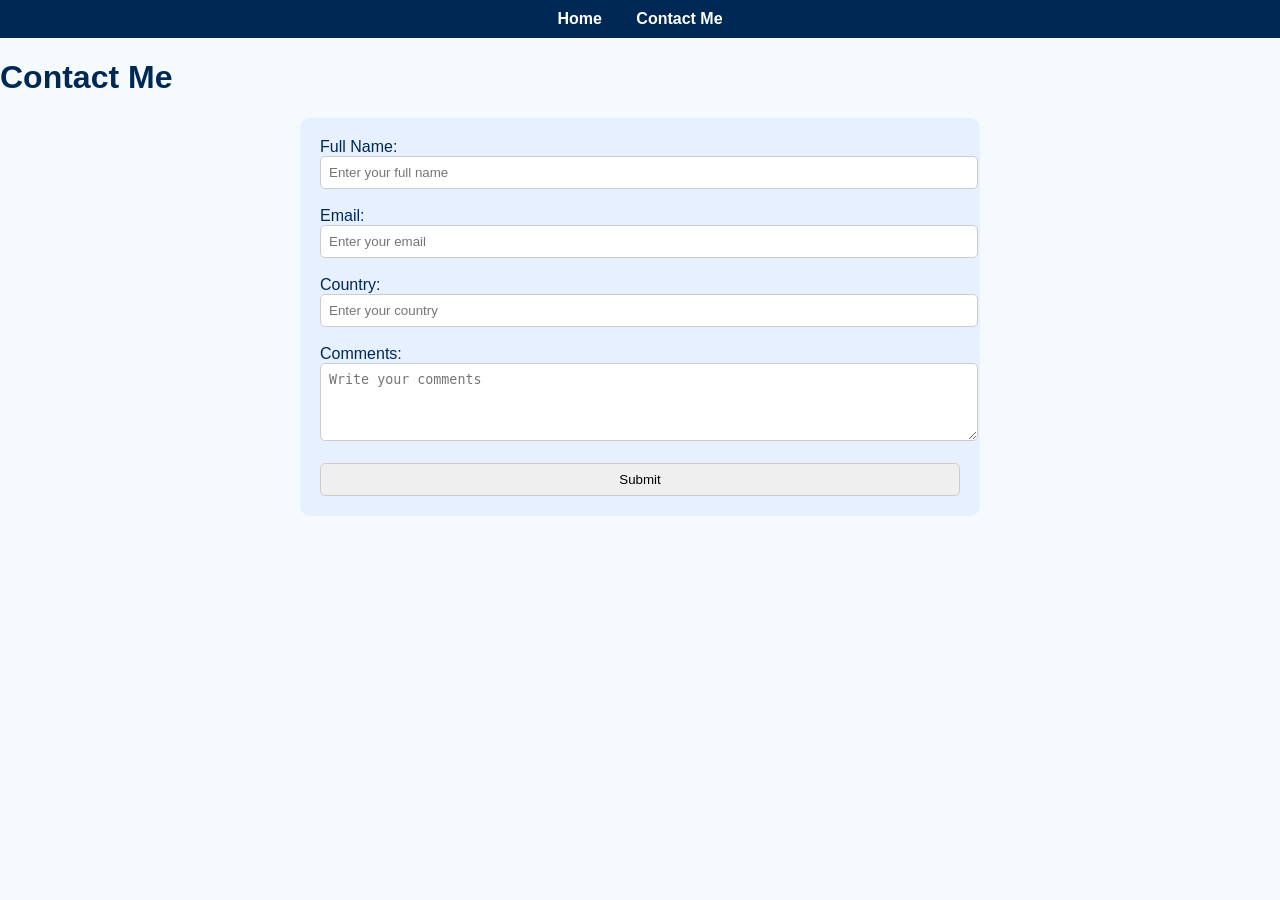
==== contact.html @ ff97acd2 "Add files via upload" ====
<!DOCTYPE html>
<html lang="en">
<head>
    <meta charset="UTF-8">
    <meta name="viewport" content="width=device-width, initial-scale=1.0">
    <title>Contact Me - mohammadalmashahra@gmail.com</title>
    <link rel="stylesheet" href="style.css">
    <script>
        function validateForm() {
            const name = document.getElementById("name").value;
            const email = document.getElementById("email").value;
            const country = document.getElementById("country").value;
            const comments = document.getElementById("comments").value;

            if (name === "" || email === "" || country === "" || comments === "") {
                alert("Please fill in all fields before submitting.");
                return false;
            } else {
                alert("Form submitted successfully!");
                return true;
            }
        }
    </script>
</head>
<body>

    <nav>
        <a href="index.html">Home</a>
        <a href="contact.html">Contact Me</a>
    </nav>

    <h1>Contact Me</h1>

    <form onsubmit="return validateForm()">
        <label>Full Name:</label><br>
        <input type="text" id="name" placeholder="Enter your full name"><br><br>

        <label>Email:</label><br>
        <input type="email" id="email" placeholder="Enter your email"><br><br>

        <label>Country:</label><br>
        <input type="text" id="country" placeholder="Enter your country"><br><br>

        <label>Comments:</label><br>
        <textarea id="comments" rows="4" cols="30" placeholder="Write your comments"></textarea><br><br>

        <input type="submit" value="Submit">
    </form>

</body>
</html>
---- style.css ----
body {
    font-family: Arial, sans-serif;
    background-color: #f5faff;
    color: #002855;
    margin: 0;
    padding: 0;
}

nav {
    background-color: #002855;
    padding: 10px;
    text-align: center;
}

nav a {
    color: white;
    margin: 0 15px;
    text-decoration: none;
    font-weight: bold;
}

nav a:hover {
    text-decoration: underline;
}

header {
    text-align: center;
    margin-top: 20px;
}

section {
    margin: 20px;
    padding: 10px;
    background-color: #e7f0ff;
    border-radius: 10px;
}

table {
    width: 80%;
    margin: auto;
    border-collapse: collapse;
}

th, td {
    padding: 10px;
    text-align: center;
}

form {
    width: 50%;
    margin: auto;
    background-color: #e7f0ff;
    padding: 20px;
    border-radius: 10px;
}

input, textarea {
    width: 100%;
    padding: 8px;
    border: 1px solid #ccc;
    border-radius: 5px;
}
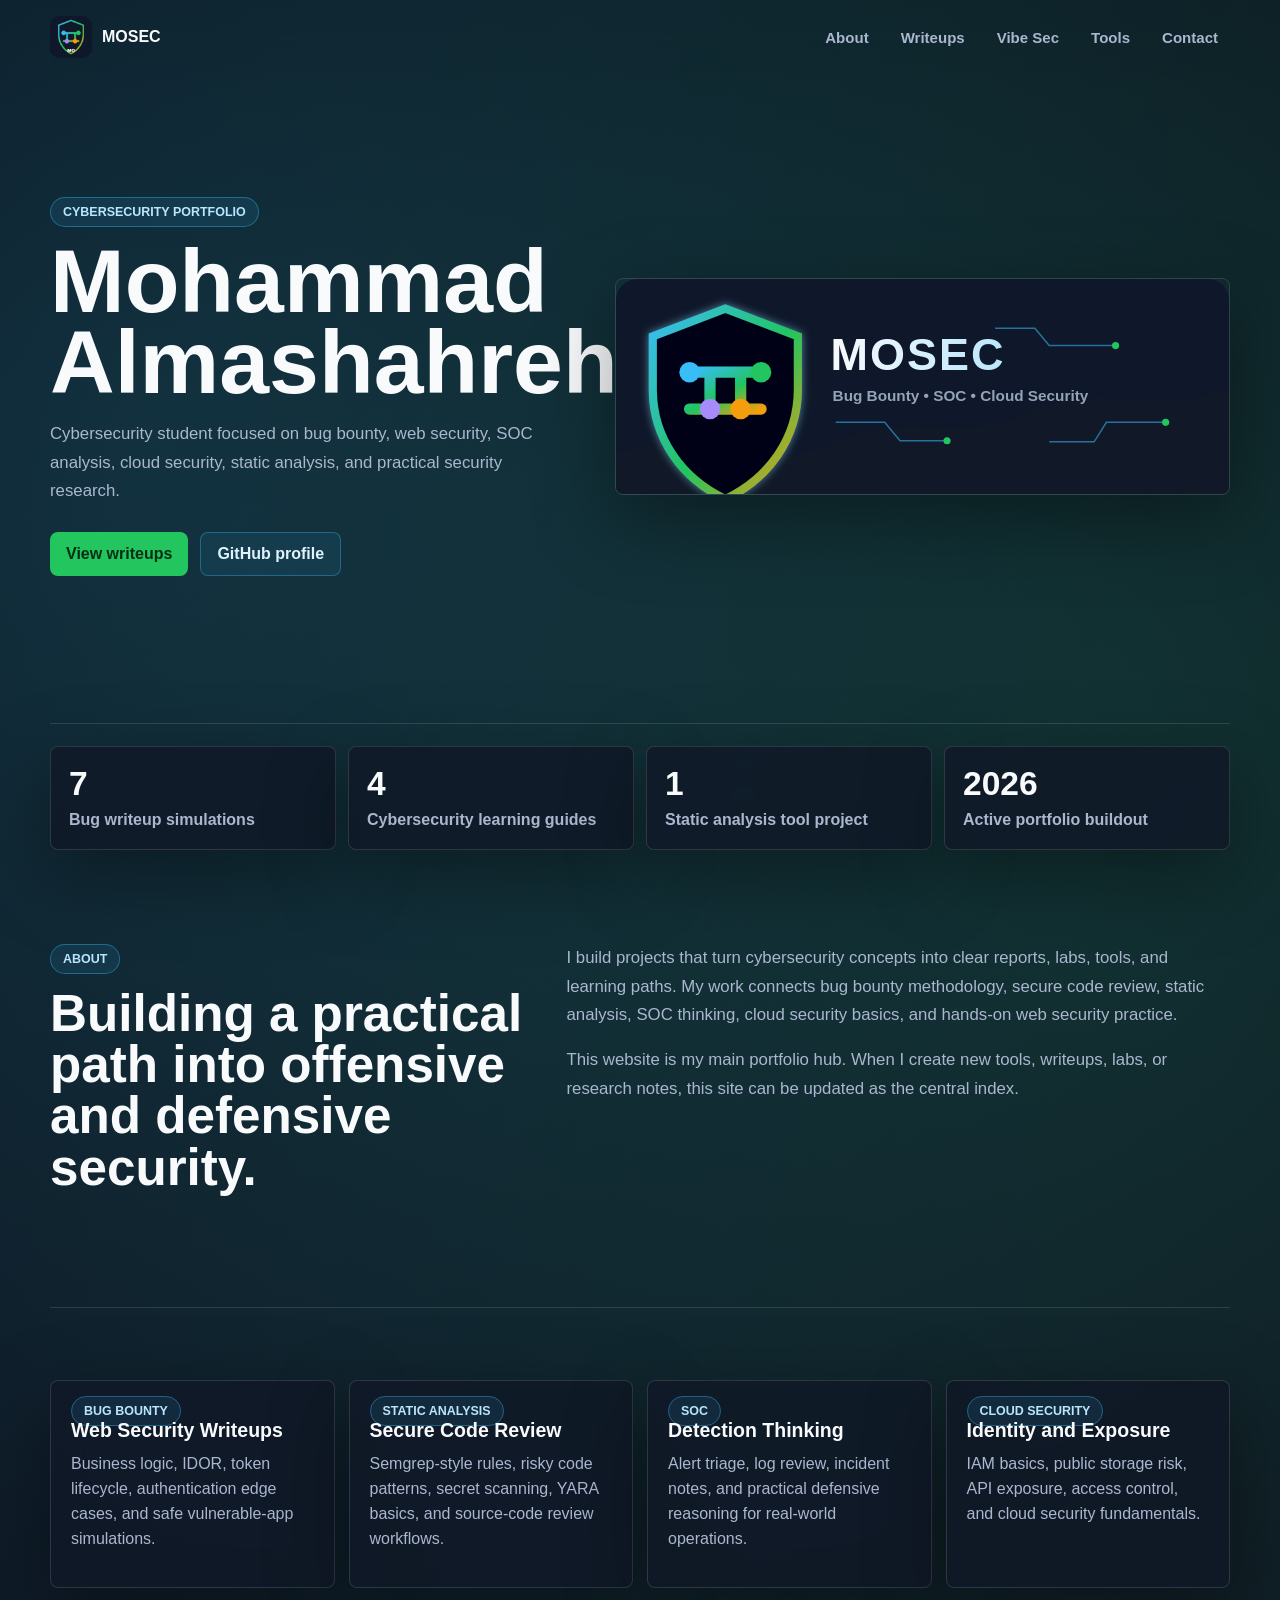
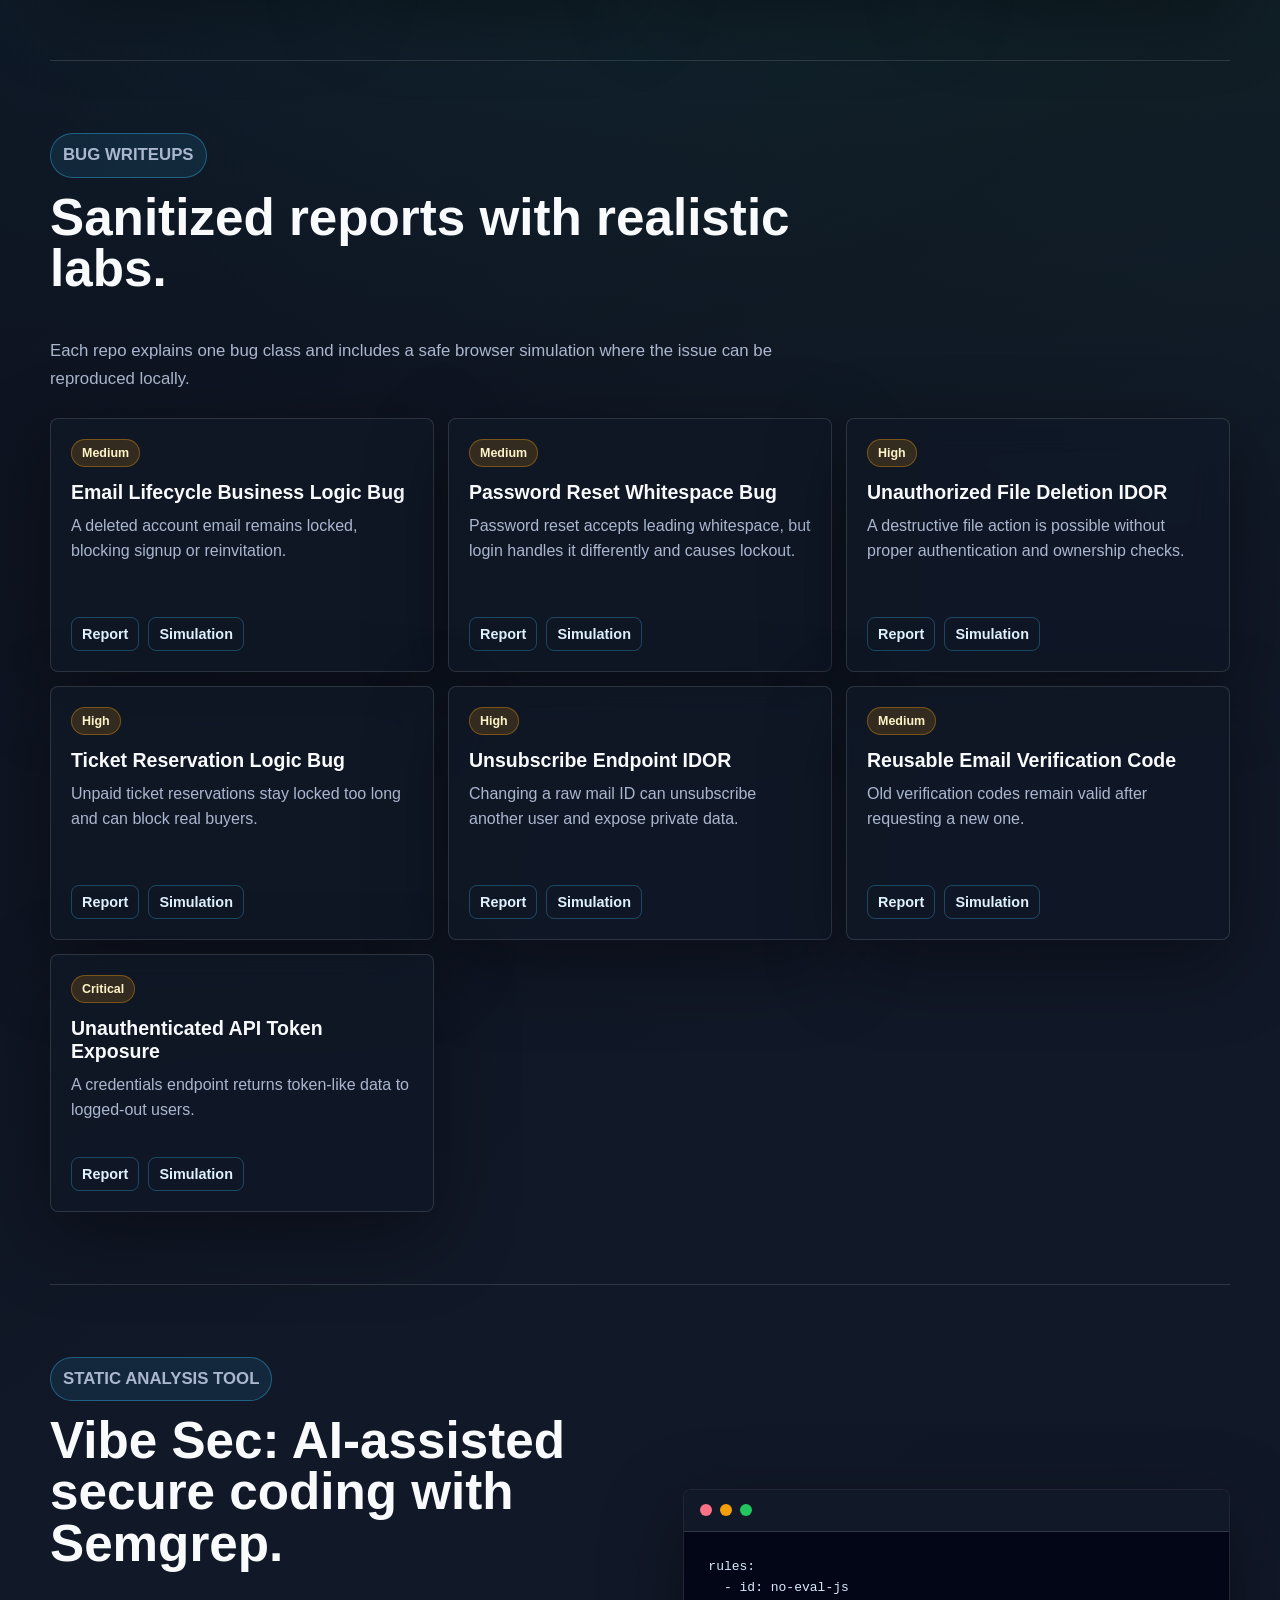
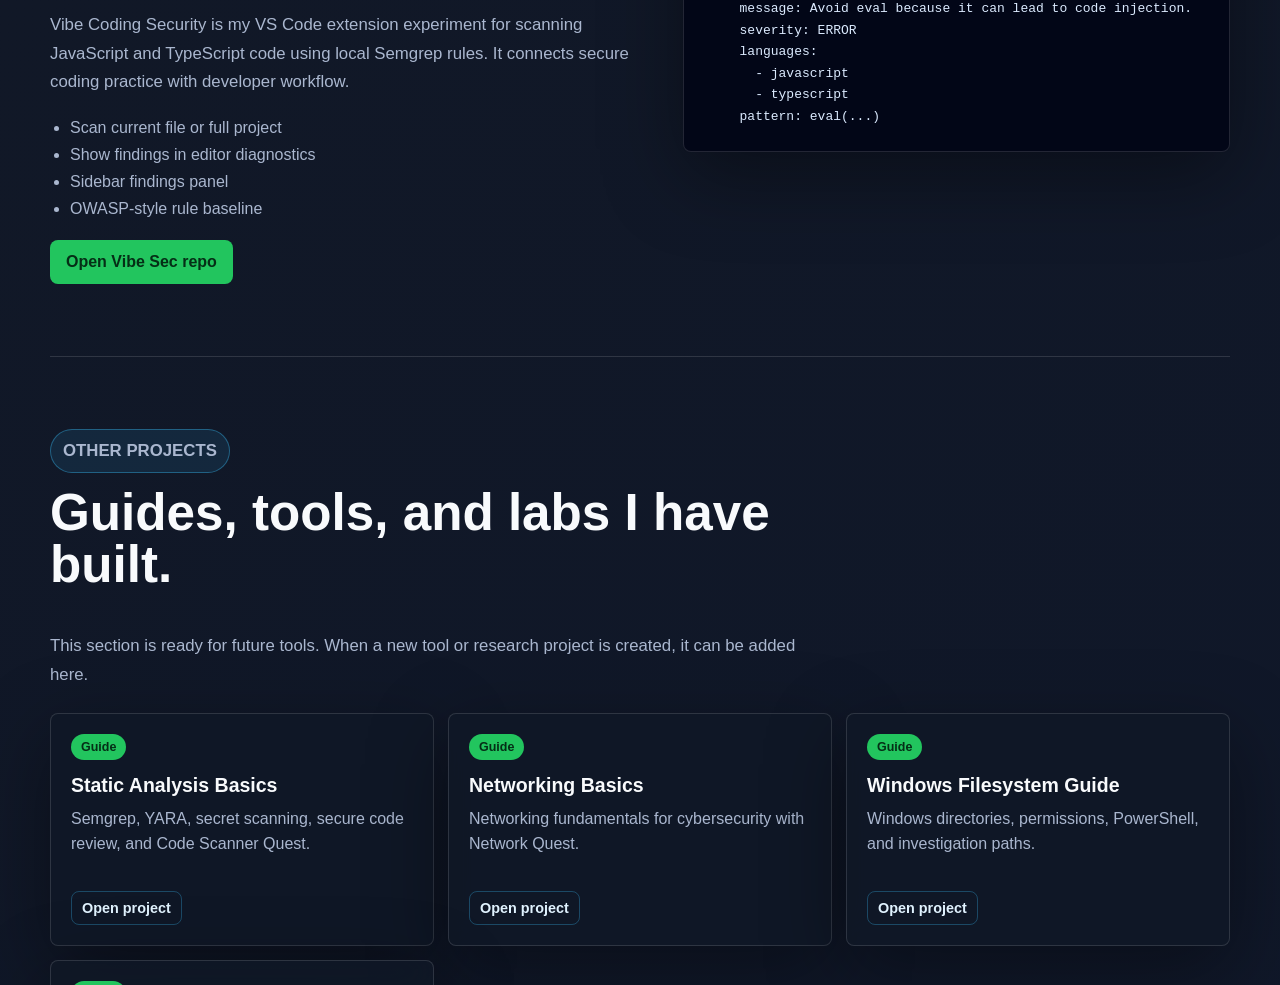
==== commit b99feef3: "Redesign cybersecurity portfolio website" ====
--- a/contact.html
+++ b/contact.html
@@ -1,51 +1,17 @@
-<!DOCTYPE html>
-<html lang="en">
-<head>
-    <meta charset="UTF-8">
-    <meta name="viewport" content="width=device-width, initial-scale=1.0">
-    <title>Contact Me - mohammadalmashahra@gmail.com</title>
-    <link rel="stylesheet" href="style.css">
-    <script>
-        function validateForm() {
-            const name = document.getElementById("name").value;
-            const email = document.getElementById("email").value;
-            const country = document.getElementById("country").value;
-            const comments = document.getElementById("comments").value;
-
-            if (name === "" || email === "" || country === "" || comments === "") {
-                alert("Please fill in all fields before submitting.");
-                return false;
-            } else {
-                alert("Form submitted successfully!");
-                return true;
-            }
-        }
-    </script>
-</head>
-<body>
-
-    <nav>
-        <a href="index.html">Home</a>
-        <a href="contact.html">Contact Me</a>
-    </nav>
-
-    <h1>Contact Me</h1>
-
-    <form onsubmit="return validateForm()">
-        <label>Full Name:</label><br>
-        <input type="text" id="name" placeholder="Enter your full name"><br><br>
-
-        <label>Email:</label><br>
-        <input type="email" id="email" placeholder="Enter your email"><br><br>
-
-        <label>Country:</label><br>
-        <input type="text" id="country" placeholder="Enter your country"><br><br>
-
-        <label>Comments:</label><br>
-        <textarea id="comments" rows="4" cols="30" placeholder="Write your comments"></textarea><br><br>
-
-        <input type="submit" value="Submit">
-    </form>
-
-</body>
-</html>
+<!DOCTYPE html>
+<html lang="en">
+<head>
+  <meta charset="UTF-8">
+  <meta name="viewport" content="width=device-width, initial-scale=1.0">
+  <meta http-equiv="refresh" content="0; url=./#contact">
+  <title>Contact | Mohammad Almashahreh</title>
+  <link rel="stylesheet" href="style.css">
+</head>
+<body>
+  <main class="fallback-page">
+    <h1>Contact</h1>
+    <p>Redirecting to the contact section.</p>
+    <a class="button primary" href="./#contact">Go to contact</a>
+  </main>
+</body>
+</html>
--- a/style.css
+++ b/style.css
@@ -1,62 +1,460 @@
-body {
-    font-family: Arial, sans-serif;
-    background-color: #f5faff;
-    color: #002855;
-    margin: 0;
-    padding: 0;
-}
-
-nav {
-    background-color: #002855;
-    padding: 10px;
-    text-align: center;
-}
-
-nav a {
-    color: white;
-    margin: 0 15px;
-    text-decoration: none;
-    font-weight: bold;
-}
-
-nav a:hover {
-    text-decoration: underline;
-}
-
-header {
-    text-align: center;
-    margin-top: 20px;
-}
-
-section {
-    margin: 20px;
-    padding: 10px;
-    background-color: #e7f0ff;
-    border-radius: 10px;
-}
-
-table {
-    width: 80%;
-    margin: auto;
-    border-collapse: collapse;
-}
-
-th, td {
-    padding: 10px;
-    text-align: center;
-}
-
-form {
-    width: 50%;
-    margin: auto;
-    background-color: #e7f0ff;
-    padding: 20px;
-    border-radius: 10px;
-}
-
-input, textarea {
-    width: 100%;
-    padding: 8px;
-    border: 1px solid #ccc;
-    border-radius: 5px;
-}
+:root {
+  color-scheme: dark;
+  --bg: #080c14;
+  --surface: #101827;
+  --surface-2: #162033;
+  --text: #f8fafc;
+  --muted: #aab7cf;
+  --line: rgba(255, 255, 255, 0.13);
+  --cyan: #38bdf8;
+  --green: #22c55e;
+  --amber: #f59e0b;
+  --violet: #a78bfa;
+  --rose: #fb7185;
+  --shadow: 0 24px 80px rgba(0, 0, 0, 0.38);
+}
+
+* {
+  box-sizing: border-box;
+}
+
+html {
+  scroll-behavior: smooth;
+}
+
+body {
+  margin: 0;
+  min-height: 100vh;
+  font-family: Inter, Segoe UI, Arial, sans-serif;
+  background:
+    radial-gradient(circle at 12% 8%, rgba(56, 189, 248, 0.17), transparent 31%),
+    radial-gradient(circle at 88% 14%, rgba(34, 197, 94, 0.13), transparent 30%),
+    linear-gradient(145deg, #080c14 0%, #111827 50%, #0f172a 100%);
+  color: var(--text);
+}
+
+a {
+  color: inherit;
+}
+
+.site-header {
+  position: sticky;
+  top: 0;
+  z-index: 10;
+  display: flex;
+  align-items: center;
+  justify-content: space-between;
+  gap: 20px;
+  width: min(1180px, calc(100% - 32px));
+  margin: 0 auto;
+  padding: 16px 0;
+  backdrop-filter: blur(18px);
+}
+
+.brand {
+  display: inline-flex;
+  align-items: center;
+  gap: 10px;
+  text-decoration: none;
+  font-weight: 900;
+  letter-spacing: 0;
+}
+
+.brand img {
+  width: 42px;
+  height: 42px;
+  border-radius: 10px;
+}
+
+.nav {
+  display: flex;
+  flex-wrap: wrap;
+  justify-content: flex-end;
+  gap: 8px;
+}
+
+.nav a {
+  padding: 9px 11px;
+  border: 1px solid transparent;
+  border-radius: 8px;
+  color: var(--muted);
+  text-decoration: none;
+  font-size: 0.94rem;
+  font-weight: 800;
+}
+
+.nav a:hover {
+  color: var(--text);
+  border-color: var(--line);
+  background: rgba(255, 255, 255, 0.05);
+}
+
+main {
+  width: min(1180px, calc(100% - 32px));
+  margin: 0 auto;
+}
+
+.hero {
+  min-height: min(650px, calc(100vh - 82px));
+  display: grid;
+  grid-template-columns: minmax(0, 0.92fr) minmax(360px, 1.08fr);
+  gap: 42px;
+  align-items: center;
+  padding: 34px 0 58px;
+  border-bottom: 1px solid var(--line);
+}
+
+.eyebrow,
+.section-kicker,
+.card-label {
+  width: fit-content;
+  margin: 0 0 14px;
+  padding: 7px 12px;
+  border: 1px solid rgba(56, 189, 248, 0.38);
+  border-radius: 999px;
+  color: #bae6fd;
+  background: rgba(56, 189, 248, 0.1);
+  font-size: 0.78rem;
+  font-weight: 900;
+  text-transform: uppercase;
+}
+
+h1,
+h2,
+h3,
+p {
+  margin-top: 0;
+}
+
+h1 {
+  margin-bottom: 18px;
+  font-size: clamp(3.2rem, 7vw, 6.7rem);
+  line-height: 0.9;
+  letter-spacing: 0;
+}
+
+h2 {
+  font-size: clamp(2rem, 4vw, 3.45rem);
+  line-height: 1;
+  letter-spacing: 0;
+}
+
+h3 {
+  margin-bottom: 10px;
+  font-size: 1.22rem;
+}
+
+.hero-text,
+.section-heading p,
+.rich-text p,
+.product-copy p,
+.contact p {
+  color: var(--muted);
+  line-height: 1.7;
+  font-size: 1.05rem;
+}
+
+.hero-actions,
+.contact-actions {
+  display: flex;
+  flex-wrap: wrap;
+  gap: 12px;
+  margin-top: 26px;
+}
+
+.button {
+  min-height: 44px;
+  display: inline-flex;
+  align-items: center;
+  justify-content: center;
+  padding: 11px 16px;
+  border-radius: 8px;
+  text-decoration: none;
+  font-weight: 900;
+}
+
+.button.primary {
+  color: #052e16;
+  background: var(--green);
+}
+
+.button.secondary {
+  color: #e0f2fe;
+  border: 1px solid rgba(56, 189, 248, 0.35);
+  background: rgba(56, 189, 248, 0.08);
+}
+
+.hero-visual {
+  min-height: 420px;
+  display: grid;
+  place-items: center;
+}
+
+.hero-visual img {
+  width: 100%;
+  max-width: 680px;
+  border: 1px solid var(--line);
+  border-radius: 8px;
+  box-shadow: var(--shadow);
+}
+
+.stats {
+  display: grid;
+  grid-template-columns: repeat(4, minmax(0, 1fr));
+  gap: 12px;
+  padding: 22px 0;
+}
+
+.stats article,
+.focus-grid article,
+.card,
+.code-panel,
+.timeline article,
+.contact,
+.fallback-page {
+  border: 1px solid var(--line);
+  border-radius: 8px;
+  background: rgba(16, 24, 39, 0.84);
+  box-shadow: var(--shadow);
+  backdrop-filter: blur(18px);
+}
+
+.stats article {
+  min-height: 104px;
+  padding: 18px;
+}
+
+.stats strong {
+  display: block;
+  margin-bottom: 8px;
+  font-size: 2.1rem;
+}
+
+.stats span {
+  color: var(--muted);
+  font-weight: 800;
+}
+
+.section {
+  padding: 72px 0;
+  border-bottom: 1px solid var(--line);
+}
+
+.split {
+  display: grid;
+  grid-template-columns: minmax(0, 0.84fr) minmax(0, 1.16fr);
+  gap: 36px;
+}
+
+.focus-grid,
+.cards {
+  display: grid;
+  grid-template-columns: repeat(4, minmax(0, 1fr));
+  gap: 14px;
+}
+
+.focus-grid article,
+.card {
+  padding: 20px;
+}
+
+.focus-grid p,
+.card p,
+.timeline p {
+  color: var(--muted);
+  line-height: 1.55;
+}
+
+.section-heading {
+  max-width: 780px;
+  margin-bottom: 24px;
+}
+
+.cards {
+  grid-template-columns: repeat(3, minmax(0, 1fr));
+}
+
+.card {
+  min-height: 254px;
+  display: flex;
+  flex-direction: column;
+}
+
+.card .tag {
+  width: fit-content;
+  margin-bottom: 14px;
+  padding: 6px 10px;
+  border-radius: 999px;
+  color: #052e16;
+  background: var(--green);
+  font-size: 0.78rem;
+  font-weight: 900;
+}
+
+.card .severity {
+  color: #fef3c7;
+  background: rgba(245, 158, 11, 0.16);
+  border: 1px solid rgba(245, 158, 11, 0.36);
+}
+
+.card-links {
+  display: flex;
+  flex-wrap: wrap;
+  gap: 9px;
+  margin-top: auto;
+  padding-top: 18px;
+}
+
+.card-links a {
+  padding: 8px 10px;
+  border-radius: 8px;
+  color: #e0f2fe;
+  border: 1px solid rgba(56, 189, 248, 0.3);
+  text-decoration: none;
+  font-weight: 900;
+  font-size: 0.9rem;
+}
+
+.product-section {
+  display: grid;
+  grid-template-columns: minmax(0, 1fr) minmax(360px, 0.9fr);
+  gap: 26px;
+  align-items: center;
+}
+
+.feature-list {
+  display: grid;
+  gap: 9px;
+  margin: 22px 0;
+  padding-left: 20px;
+  color: var(--muted);
+}
+
+.code-panel {
+  overflow: hidden;
+  background: #020617;
+}
+
+.code-bar {
+  height: 42px;
+  display: flex;
+  align-items: center;
+  gap: 8px;
+  padding: 0 16px;
+  background: #111827;
+  border-bottom: 1px solid var(--line);
+}
+
+.code-bar span {
+  width: 12px;
+  height: 12px;
+  border-radius: 50%;
+}
+
+.code-bar span:nth-child(1) {
+  background: var(--rose);
+}
+
+.code-bar span:nth-child(2) {
+  background: var(--amber);
+}
+
+.code-bar span:nth-child(3) {
+  background: var(--green);
+}
+
+pre {
+  margin: 0;
+  padding: 24px;
+  overflow-x: auto;
+  color: #dbeafe;
+  line-height: 1.65;
+}
+
+.tool-cards .card {
+  min-height: 220px;
+}
+
+.roadmap {
+  display: grid;
+  grid-template-columns: minmax(0, 0.7fr) minmax(0, 1.3fr);
+  gap: 26px;
+}
+
+.timeline {
+  display: grid;
+  gap: 14px;
+}
+
+.timeline article {
+  padding: 18px;
+}
+
+.timeline span {
+  display: inline-flex;
+  margin-bottom: 10px;
+  color: var(--cyan);
+  font-weight: 900;
+}
+
+.contact {
+  display: grid;
+  grid-template-columns: minmax(0, 1fr) auto;
+  gap: 22px;
+  align-items: center;
+  margin: 72px 0;
+  padding: 28px;
+}
+
+.fallback-page {
+  width: min(720px, calc(100% - 32px));
+  margin: 80px auto;
+  padding: 28px;
+}
+
+@media (max-width: 980px) {
+  .hero,
+  .split,
+  .product-section,
+  .roadmap,
+  .contact {
+    grid-template-columns: 1fr;
+  }
+
+  .stats,
+  .focus-grid,
+  .cards {
+    grid-template-columns: repeat(2, minmax(0, 1fr));
+  }
+
+  .hero {
+    min-height: auto;
+  }
+}
+
+@media (max-width: 640px) {
+  .site-header {
+    position: static;
+    align-items: flex-start;
+    flex-direction: column;
+  }
+
+  main,
+  .site-header {
+    width: min(100% - 20px, 1180px);
+  }
+
+  h1 {
+    font-size: 3rem;
+  }
+
+  .stats,
+  .focus-grid,
+  .cards {
+    grid-template-columns: 1fr;
+  }
+
+  .hero-visual {
+    min-height: auto;
+  }
+}
